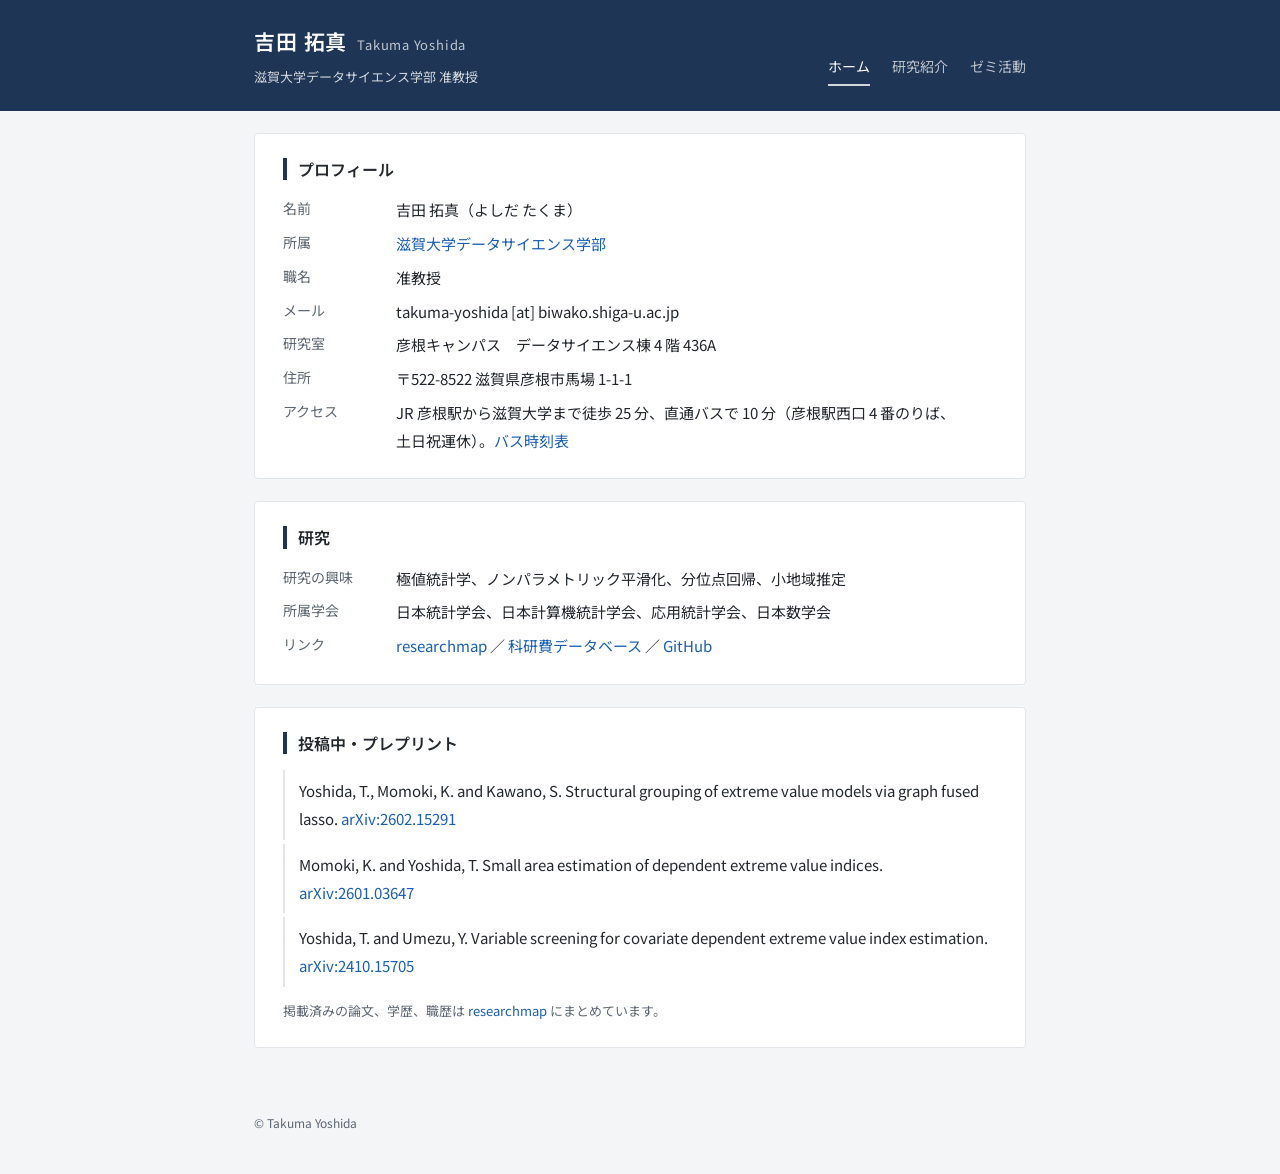
==== index.html @ 8f957fea "Draft the seminar page Third tab for people considering the graduate programme: the current roster b" ====
<!DOCTYPE html>
<html lang="ja">
<head>
<meta charset="utf-8">
<meta name="viewport" content="width=device-width, initial-scale=1">
<title>吉田 拓真 | 滋賀大学データサイエンス学部</title>
<meta name="description" content="滋賀大学データサイエンス学部 准教授 吉田拓真。極値統計学、ノンパラメトリック平滑化、分位点回帰、小地域推定。">
<link rel="preconnect" href="https://fonts.googleapis.com">
<link rel="preconnect" href="https://fonts.gstatic.com" crossorigin>
<link href="https://fonts.googleapis.com/css2?family=Noto+Sans+JP:wght@400;500;600&display=swap" rel="stylesheet">
<link rel="stylesheet" href="assets/css/style.css">
</head>
<body>

<header class="site-header">
  <div class="inner">
    <div class="who">
      <h1>吉田 拓真<span class="romaji">Takuma Yoshida</span></h1>
      <p>滋賀大学データサイエンス学部 准教授</p>
    </div>
    <nav class="tabs">
      <a href="./" class="on">ホーム</a>
      <a href="research.html">研究紹介</a>
      <a href="seminar.html">ゼミ活動</a>
    </nav>
  </div>
</header>

<main>

<section>
  <h2>プロフィール</h2>
  <dl class="profile">
    <dt>名前</dt>
    <dd>吉田 拓真（よしだ たくま）</dd>
    <dt>所属</dt>
    <dd><a href="https://www.ds.shiga-u.ac.jp/">滋賀大学データサイエンス学部</a></dd>
    <dt>職名</dt>
    <dd>准教授</dd>
    <dt>メール</dt>
    <dd>takuma-yoshida [at] biwako.shiga-u.ac.jp</dd>
    <dt>研究室</dt>
    <dd>彦根キャンパス　<span class="nb">データサイエンス棟 4 階 436A</span></dd>
    <dt>住所</dt>
    <dd>〒522-8522 滋賀県彦根市馬場 1-1-1</dd>
    <dt>アクセス</dt>
    <dd>JR 彦根駅から滋賀大学まで徒歩 25 分、直通バスで 10 分（<span class="nb">彦根駅西口 4 番のりば</span>、<span class="nb">土日祝運休</span>）。<a href="https://www.shiga-u.ac.jp/access/access-hikone/bus-timetable_schedule/">バス時刻表</a></dd>
  </dl>
</section>

<section>
  <h2>研究</h2>
  <dl class="profile">
    <dt>研究の興味</dt>
    <dd>極値統計学、ノンパラメトリック平滑化、分位点回帰、小地域推定</dd>
    <dt>所属学会</dt>
    <dd>日本統計学会、日本計算機統計学会、応用統計学会、日本数学会</dd>
    <dt>リンク</dt>
    <dd><a href="https://researchmap.jp/takuma_yoshida">researchmap</a> ／ <a href="https://nrid.nii.ac.jp/ja/nrid/1000080707141/">科研費データベース</a> ／ <a href="https://github.com/takuma-yoshida919">GitHub</a></dd>
  </dl>
</section>

<section>
  <h2>投稿中・プレプリント</h2>
  <ul class="papers">
    <li>Yoshida, T., Momoki, K. and Kawano, S. Structural grouping of extreme value models via graph fused lasso. <a href="https://arxiv.org/abs/2602.15291">arXiv:2602.15291</a></li>
    <li>Momoki, K. and Yoshida, T. Small area estimation of dependent extreme value indices. <a href="https://arxiv.org/abs/2601.03647">arXiv:2601.03647</a></li>
    <li>Yoshida, T. and Umezu, Y. Variable screening for covariate dependent extreme value index estimation. <a href="https://arxiv.org/abs/2410.15705">arXiv:2410.15705</a></li>
  </ul>
  <p class="note">掲載済みの論文、学歴、職歴は <a href="https://researchmap.jp/takuma_yoshida">researchmap</a> にまとめています。</p>
</section>

</main>

<footer>
  &copy; Takuma Yoshida
</footer>

</body>
</html>
---- assets/css/style.css ----
:root {
  --navy: #1e3555;
  --navy-dark: #16283f;
  --ink: #23272e;
  --muted: #5c6672;
  --line: #e2e6ea;
  --bg: #f4f5f7;
  --link: #1a5fb4;
}

* { box-sizing: border-box; }

html { -webkit-text-size-adjust: 100%; }

body {
  margin: 0;
  background: var(--bg);
  color: var(--ink);
  font-family: "Noto Sans JP", "Yu Gothic", "Hiragino Sans", "Meiryo", system-ui, sans-serif;
  font-size: 15px;
  line-height: 1.85;
}

a { color: var(--link); text-decoration: none; }
a:hover { text-decoration: underline; }

/* header */

.site-header {
  background: var(--navy);
  color: #fff;
  padding: 22px 0;
}

.site-header .inner {
  max-width: 820px;
  margin: 0 auto;
  padding: 0 24px;
  display: flex;
  align-items: flex-end;
  justify-content: space-between;
  flex-wrap: wrap;
  gap: 12px 24px;
}

.site-header h1 {
  margin: 0;
  font-size: 21px;
  font-weight: 600;
  letter-spacing: 0.04em;
}

.site-header .romaji {
  font-size: 13px;
  font-weight: 400;
  opacity: 0.72;
  margin-left: 10px;
  letter-spacing: 0.06em;
}

.site-header p {
  margin: 4px 0 0;
  font-size: 13px;
  opacity: 0.8;
}

.tabs {
  display: flex;
  gap: 22px;
  padding-bottom: 3px;
}

.tabs a {
  color: #fff;
  opacity: 0.7;
  font-size: 14px;
  padding-bottom: 4px;
  border-bottom: 2px solid transparent;
}

.tabs a:hover {
  opacity: 1;
  text-decoration: none;
}

.tabs a.on {
  opacity: 1;
  border-bottom-color: rgba(255, 255, 255, 0.8);
}

/* layout */

main {
  max-width: 820px;
  margin: 0 auto;
  padding: 0 24px 64px;
}

section {
  background: #fff;
  border: 1px solid var(--line);
  border-radius: 4px;
  padding: 24px 28px;
  margin-top: 22px;
}

h2 {
  margin: 0 0 16px;
  padding-left: 11px;
  border-left: 4px solid var(--navy);
  font-size: 16px;
  font-weight: 600;
  line-height: 1.4;
}

h3 {
  margin: 22px 0 8px;
  font-size: 14px;
  font-weight: 600;
  color: var(--muted);
}

h3:first-of-type { margin-top: 0; }

/* profile list */

dl.profile {
  margin: 0;
  display: grid;
  grid-template-columns: 7.5em 1fr;
  gap: 6px 0;
}

dl.profile dt {
  color: var(--muted);
  font-size: 14px;
}

dl.profile dd { margin: 0; }

/* lists */

ul { margin: 0; padding-left: 1.3em; }
ul li { margin-bottom: 3px; }

ul.papers { list-style: none; padding-left: 0; }

ul.papers li {
  padding: 7px 0 7px 14px;
  border-left: 2px solid var(--line);
  margin-bottom: 4px;
}

ul.papers .venue { color: var(--muted); }

ul.roster {
  list-style: none;
  padding-left: 0;
  margin: 0;
}

ul.roster li {
  display: grid;
  grid-template-columns: 15em 1fr;
  gap: 0 12px;
  padding: 4px 0;
  border-top: 1px solid var(--line);
}

ul.roster li:first-child { border-top: 0; }

ul.roster .term { color: var(--muted); font-size: 14px; }

.nb { white-space: nowrap; }

section p { margin: 0 0 13px; }
section p:last-child { margin-bottom: 0; }

.eg {
  margin-top: 14px;
  padding-top: 12px;
  border-top: 1px solid var(--line);
  font-size: 14px;
  color: var(--muted);
}

.eg b {
  font-weight: 500;
  color: var(--ink);
  margin-right: 8px;
}

.lead { color: var(--muted); }

.note { color: var(--muted); font-size: 13px; margin: 12px 0 0; }

/* footer */

footer {
  max-width: 820px;
  margin: 0 auto;
  padding: 0 24px 40px;
  color: var(--muted);
  font-size: 12px;
}

/* narrow screens */

@media (max-width: 620px) {
  body { font-size: 14px; }
  section { padding: 20px 18px; }
  dl.profile { grid-template-columns: 1fr; gap: 0; }
  dl.profile dt { margin-top: 10px; font-size: 13px; }
  .site-header .romaji { display: block; margin-left: 0; }
  .site-header .inner { align-items: flex-start; }
  .tabs { gap: 18px; }
  ul.roster li { grid-template-columns: 1fr; padding: 8px 0; }
}
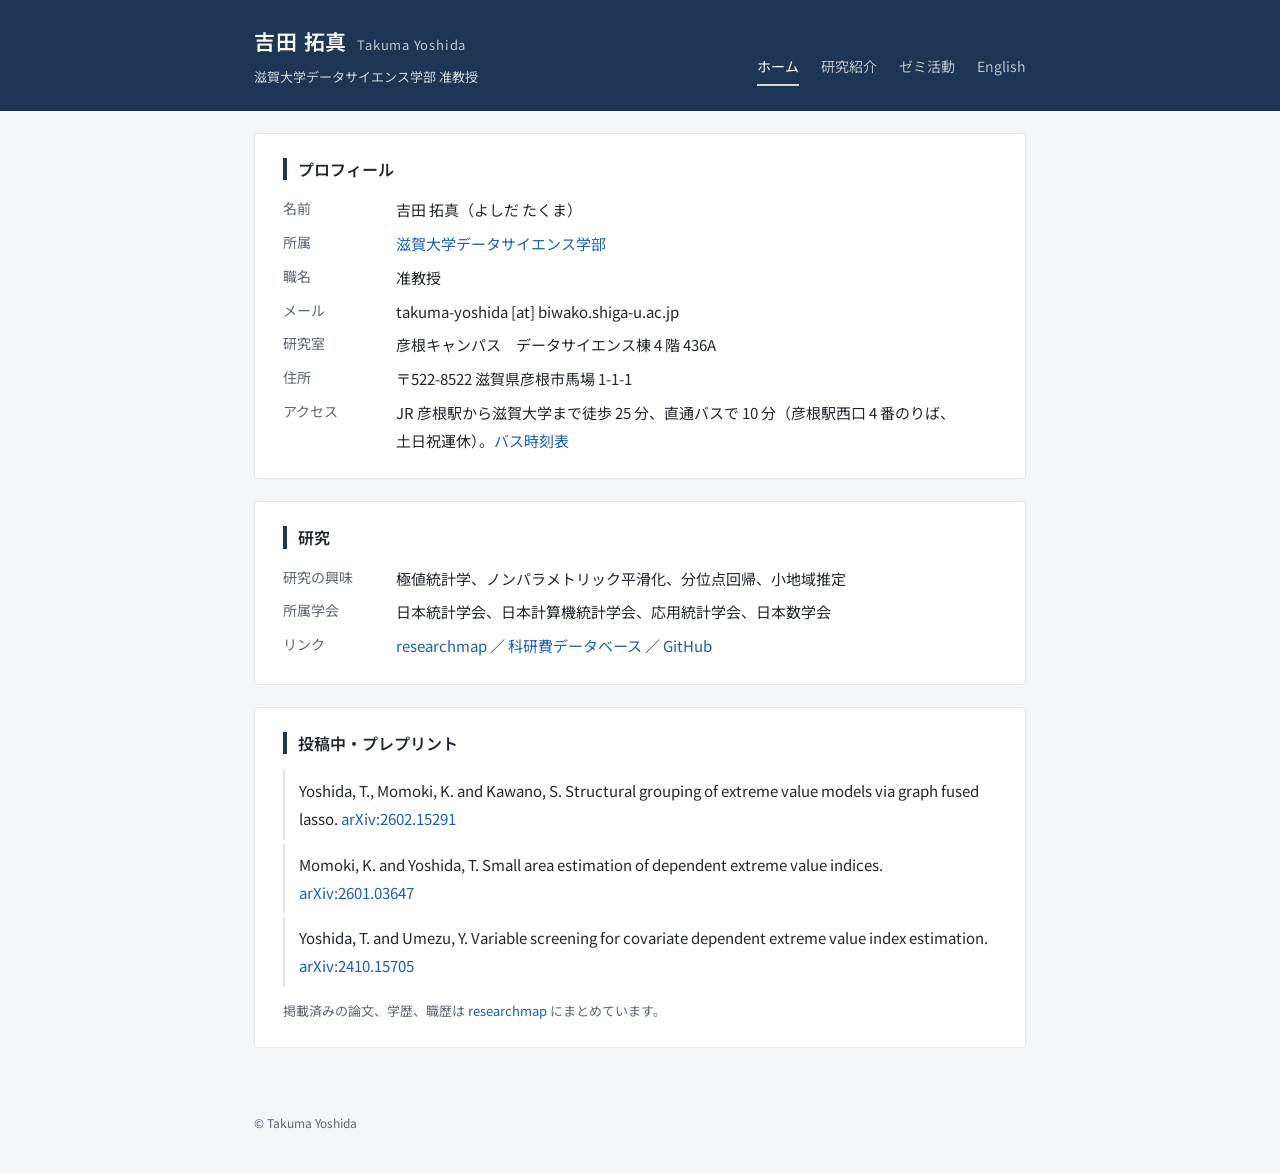
==== commit 2ed0a816: "Add an English page Fourth tab for international readers: profile, preprints, English papers since 2" ====
--- a/index.html
+++ b/index.html
@@ -5,10 +5,23 @@
 <meta name="viewport" content="width=device-width, initial-scale=1">
 <title>吉田 拓真 | 滋賀大学データサイエンス学部</title>
 <meta name="description" content="滋賀大学データサイエンス学部 准教授 吉田拓真。極値統計学、ノンパラメトリック平滑化、分位点回帰、小地域推定。">
+<meta property="og:type" content="website">
+<meta property="og:site_name" content="吉田 拓真">
+<meta property="og:locale" content="ja_JP">
+<meta property="og:title" content="吉田 拓真 | 滋賀大学データサイエンス学部">
+<meta property="og:description" content="滋賀大学データサイエンス学部 准教授 吉田拓真。極値統計学、ノンパラメトリック平滑化、分位点回帰、小地域推定。">
+<meta property="og:url" content="https://takuma-yoshida919.github.io/">
+<meta name="twitter:card" content="summary">
 <link rel="preconnect" href="https://fonts.googleapis.com">
 <link rel="preconnect" href="https://fonts.gstatic.com" crossorigin>
 <link href="https://fonts.googleapis.com/css2?family=Noto+Sans+JP:wght@400;500;600&display=swap" rel="stylesheet">
-<link rel="stylesheet" href="assets/css/style.css">
+<link rel="stylesheet" href="assets/css/style.css?v=3">
+<link rel="canonical" href="https://takuma-yoshida919.github.io/">
+<link rel="alternate" hreflang="ja" href="https://takuma-yoshida919.github.io/">
+<link rel="alternate" hreflang="en" href="https://takuma-yoshida919.github.io/english.html">
+<link rel="alternate" hreflang="x-default" href="https://takuma-yoshida919.github.io/">
+<script data-goatcounter="https://takuma-yoshida.goatcounter.com/count"
+        async src="//gc.zgo.at/count.js"></script>
 </head>
 <body>
 
@@ -22,6 +35,7 @@
       <a href="./" class="on">ホーム</a>
       <a href="research.html">研究紹介</a>
       <a href="seminar.html">ゼミ活動</a>
+      <a href="english.html">English</a>
     </nav>
   </div>
 </header>
--- a/assets/css/style.css
+++ b/assets/css/style.css
@@ -120,8 +120,6 @@
   color: var(--muted);
 }
 
-h3:first-of-type { margin-top: 0; }
-
 /* profile list */
 
 dl.profile {
@@ -157,6 +155,7 @@
   list-style: none;
   padding-left: 0;
   margin: 0;
+  border-bottom: 1px solid var(--line);
 }
 
 ul.roster li {
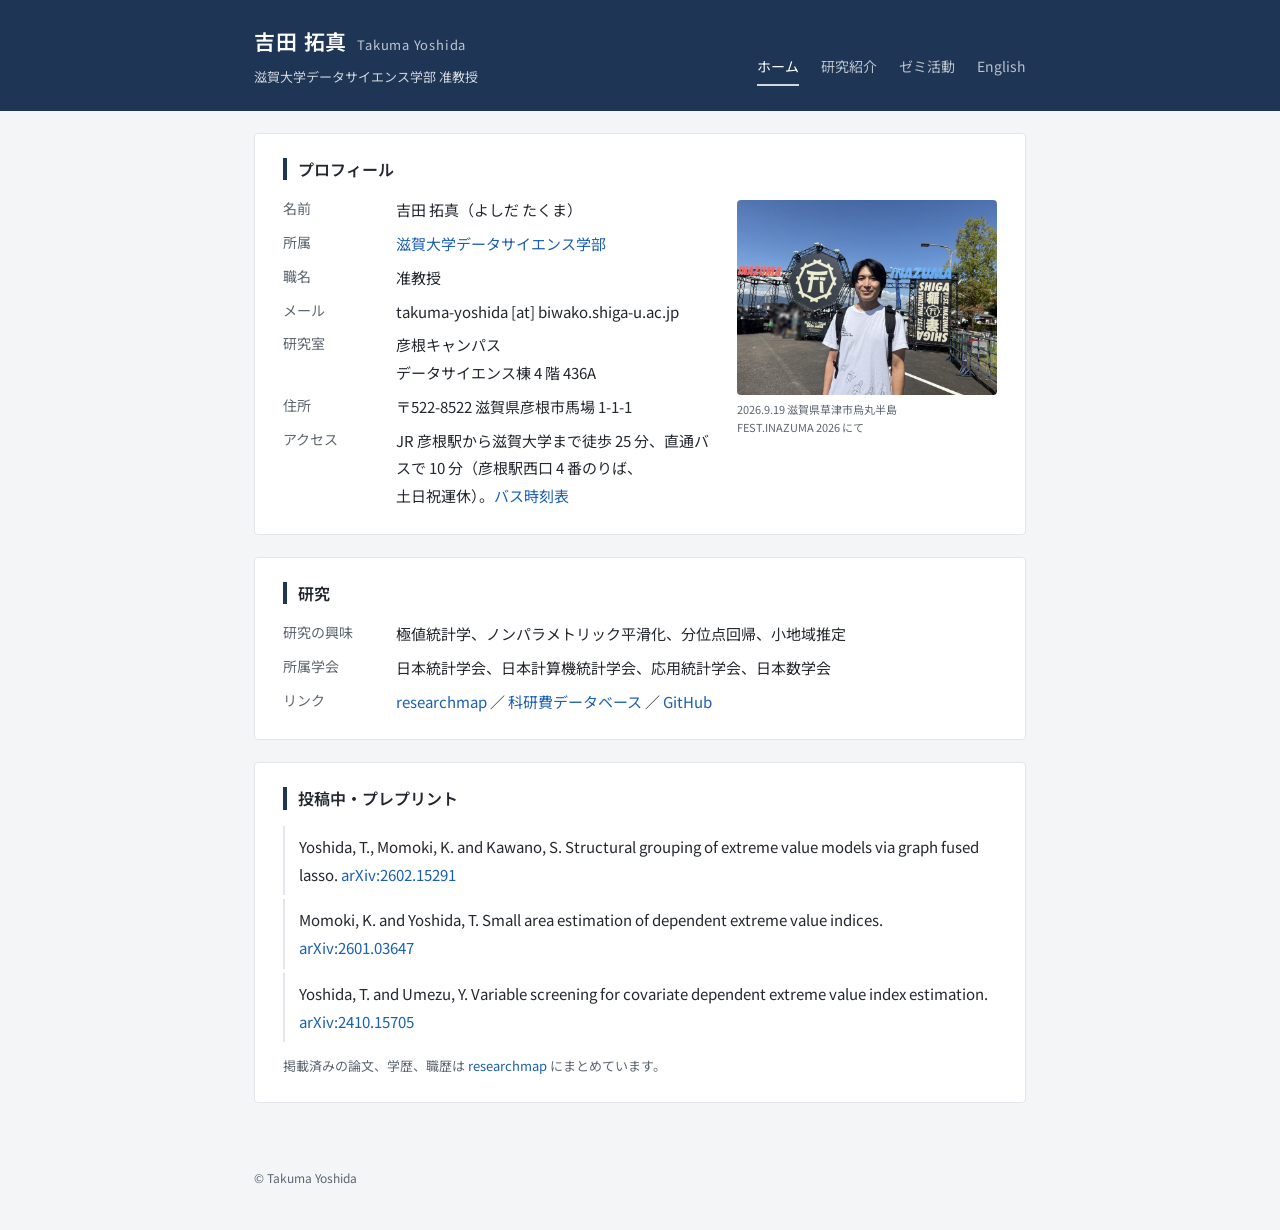
==== commit 57ade29b: "Show a photo beside the profile on the top page The profile list and the photo sit in two columns an" ====
--- a/index.html
+++ b/index.html
@@ -15,7 +15,7 @@
 <link rel="preconnect" href="https://fonts.googleapis.com">
 <link rel="preconnect" href="https://fonts.gstatic.com" crossorigin>
 <link href="https://fonts.googleapis.com/css2?family=Noto+Sans+JP:wght@400;500;600&display=swap" rel="stylesheet">
-<link rel="stylesheet" href="assets/css/style.css?v=3">
+<link rel="stylesheet" href="assets/css/style.css?v=7">
 <link rel="canonical" href="https://takuma-yoshida919.github.io/">
 <link rel="alternate" hreflang="ja" href="https://takuma-yoshida919.github.io/">
 <link rel="alternate" hreflang="en" href="https://takuma-yoshida919.github.io/english.html">
@@ -44,6 +44,7 @@
 
 <section>
   <h2>プロフィール</h2>
+  <div class="profile-wrap">
   <dl class="profile">
     <dt>名前</dt>
     <dd>吉田 拓真（よしだ たくま）</dd>
@@ -60,6 +61,11 @@
     <dt>アクセス</dt>
     <dd>JR 彦根駅から滋賀大学まで徒歩 25 分、直通バスで 10 分（<span class="nb">彦根駅西口 4 番のりば</span>、<span class="nb">土日祝運休</span>）。<a href="https://www.shiga-u.ac.jp/access/access-hikone/bus-timetable_schedule/">バス時刻表</a></dd>
   </dl>
+  <figure class="portrait">
+    <img src="assets/img/profile.jpg" width="800" height="600" alt="吉田拓真の写真。FEST.INAZUMA 2026 の会場ゲートの前で、白い T シャツ姿で立っている。">
+    <figcaption>2026.9.19 <span class="nb">滋賀県草津市烏丸半島</span> <span class="nb">FEST.INAZUMA 2026 にて</span></figcaption>
+  </figure>
+  </div>
 </section>
 
 <section>
--- a/assets/css/style.css
+++ b/assets/css/style.css
@@ -136,6 +136,32 @@
 
 dl.profile dd { margin: 0; }
 
+/* profile list on the left, photo on the right */
+
+.profile-wrap {
+  display: grid;
+  grid-template-columns: 1fr 260px;
+  gap: 0 28px;
+  align-items: start;
+}
+
+figure.portrait { margin: 4px 0 0; }
+
+figure.portrait img {
+  display: block;
+  width: 100%;
+  max-width: none;
+  height: auto;
+  border: 0;
+  border-radius: 4px;
+}
+
+figure.portrait figcaption {
+  margin-top: 6px;
+  font-size: 11px;
+  line-height: 1.6;
+}
+
 /* lists */
 
 ul { margin: 0; padding-left: 1.3em; }
@@ -193,6 +219,36 @@
 
 .note { color: var(--muted); font-size: 13px; margin: 12px 0 0; }
 
+/* figures */
+
+figure { margin: 4px 0 18px; }
+
+figure img {
+  display: block;
+  width: 100%;
+  max-width: 540px;
+  margin: 0 auto;
+  height: auto;
+  border: 1px solid var(--line);
+  border-radius: 4px;
+}
+
+figure.pair .panels {
+  display: grid;
+  grid-template-columns: 1fr 1fr;
+  gap: 12px;
+}
+
+figcaption {
+  margin-top: 8px;
+  font-size: 13px;
+  line-height: 1.7;
+  color: var(--muted);
+}
+
+/* "left/right" in a caption becomes "top/bottom" once the panels stack */
+.stack { display: none; }
+
 /* footer */
 
 footer {
@@ -209,9 +265,14 @@
   body { font-size: 14px; }
   section { padding: 20px 18px; }
   dl.profile { grid-template-columns: 1fr; gap: 0; }
+  .profile-wrap { grid-template-columns: 1fr; }
+  figure.portrait { margin-top: 18px; max-width: 360px; }
   dl.profile dt { margin-top: 10px; font-size: 13px; }
   .site-header .romaji { display: block; margin-left: 0; }
   .site-header .inner { align-items: flex-start; }
   .tabs { gap: 18px; }
   ul.roster li { grid-template-columns: 1fr; padding: 8px 0; }
-}
+  figure.pair .panels { grid-template-columns: 1fr; }
+  .side { display: none; }
+  .stack { display: inline; }
+}
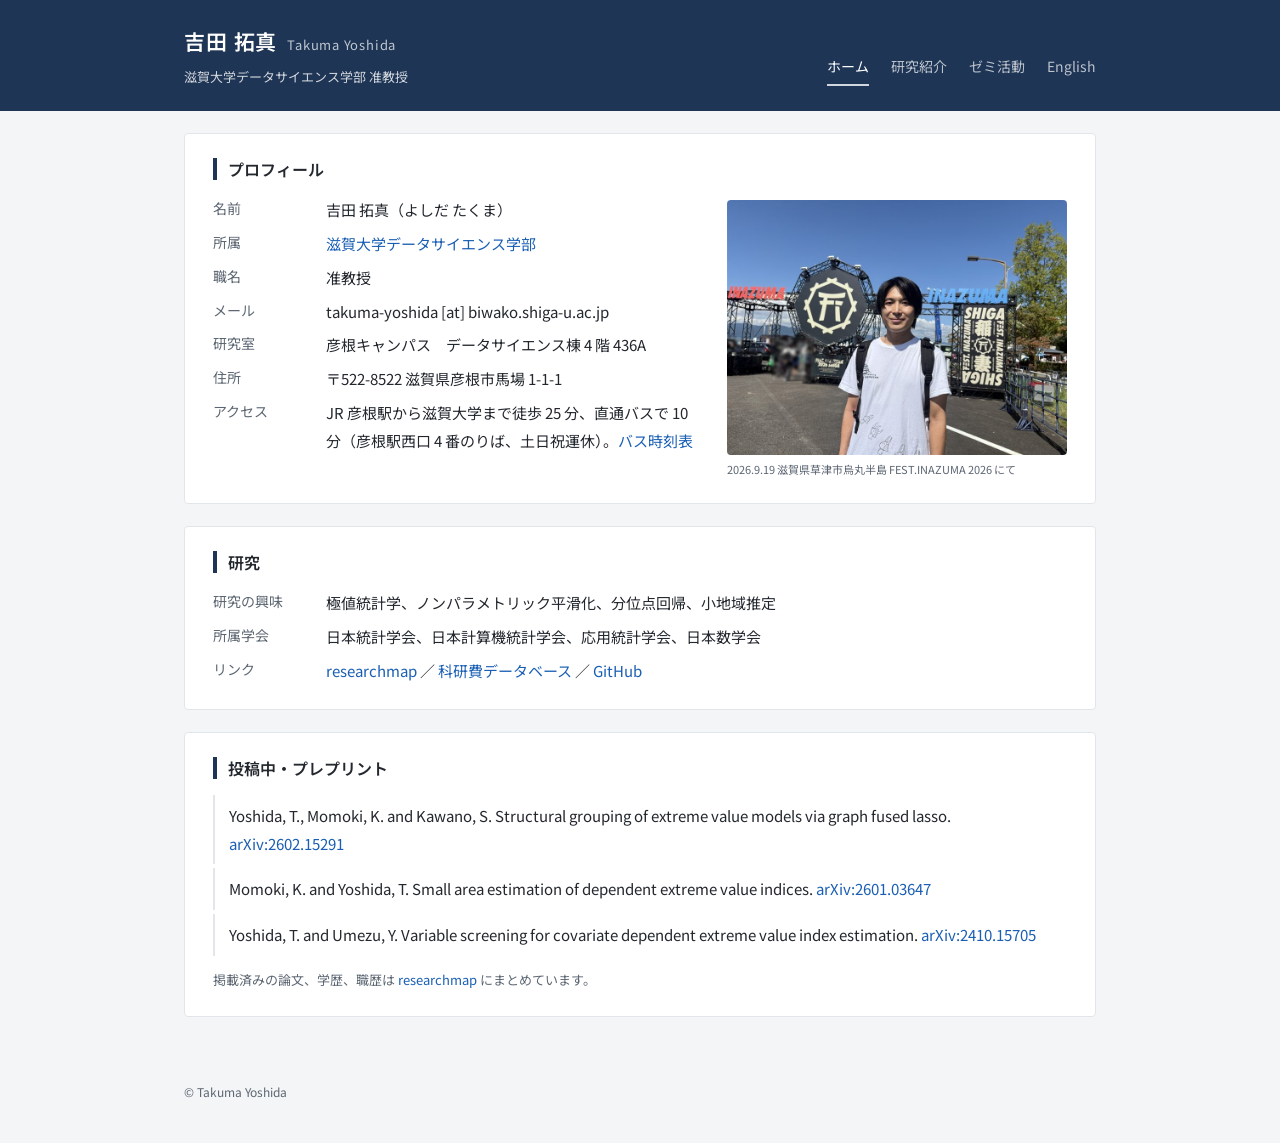
==== commit 58d8fb2b: "Widen the page body and the photo column All four pages go from 820 to 960 px, the profile photo fro" ====
--- a/index.html
+++ b/index.html
@@ -15,7 +15,7 @@
 <link rel="preconnect" href="https://fonts.googleapis.com">
 <link rel="preconnect" href="https://fonts.gstatic.com" crossorigin>
 <link href="https://fonts.googleapis.com/css2?family=Noto+Sans+JP:wght@400;500;600&display=swap" rel="stylesheet">
-<link rel="stylesheet" href="assets/css/style.css?v=7">
+<link rel="stylesheet" href="assets/css/style.css?v=8">
 <link rel="canonical" href="https://takuma-yoshida919.github.io/">
 <link rel="alternate" hreflang="ja" href="https://takuma-yoshida919.github.io/">
 <link rel="alternate" hreflang="en" href="https://takuma-yoshida919.github.io/english.html">
@@ -53,11 +53,11 @@
     <dt>職名</dt>
     <dd>准教授</dd>
     <dt>メール</dt>
-    <dd>takuma-yoshida [at] biwako.shiga-u.ac.jp</dd>
+    <dd><span class="nb">takuma-yoshida [at]</span> <span class="nb">biwako.shiga-u.ac.jp</span></dd>
     <dt>研究室</dt>
     <dd>彦根キャンパス　<span class="nb">データサイエンス棟 4 階 436A</span></dd>
     <dt>住所</dt>
-    <dd>〒522-8522 滋賀県彦根市馬場 1-1-1</dd>
+    <dd><span class="nb">〒522-8522</span> <span class="nb">滋賀県彦根市馬場 1-1-1</span></dd>
     <dt>アクセス</dt>
     <dd>JR 彦根駅から滋賀大学まで徒歩 25 分、直通バスで 10 分（<span class="nb">彦根駅西口 4 番のりば</span>、<span class="nb">土日祝運休</span>）。<a href="https://www.shiga-u.ac.jp/access/access-hikone/bus-timetable_schedule/">バス時刻表</a></dd>
   </dl>
--- a/assets/css/style.css
+++ b/assets/css/style.css
@@ -33,7 +33,7 @@
 }
 
 .site-header .inner {
-  max-width: 820px;
+  max-width: 960px;
   margin: 0 auto;
   padding: 0 24px;
   display: flex;
@@ -91,7 +91,7 @@
 /* layout */
 
 main {
-  max-width: 820px;
+  max-width: 960px;
   margin: 0 auto;
   padding: 0 24px 64px;
 }
@@ -140,7 +140,7 @@
 
 .profile-wrap {
   display: grid;
-  grid-template-columns: 1fr 260px;
+  grid-template-columns: 1fr 340px;
   gap: 0 28px;
   align-items: start;
 }
@@ -252,7 +252,7 @@
 /* footer */
 
 footer {
-  max-width: 820px;
+  max-width: 960px;
   margin: 0 auto;
   padding: 0 24px 40px;
   color: var(--muted);
@@ -266,7 +266,7 @@
   section { padding: 20px 18px; }
   dl.profile { grid-template-columns: 1fr; gap: 0; }
   .profile-wrap { grid-template-columns: 1fr; }
-  figure.portrait { margin-top: 18px; max-width: 360px; }
+  figure.portrait { margin-top: 18px; }
   dl.profile dt { margin-top: 10px; font-size: 13px; }
   .site-header .romaji { display: block; margin-left: 0; }
   .site-header .inner { align-items: flex-start; }
